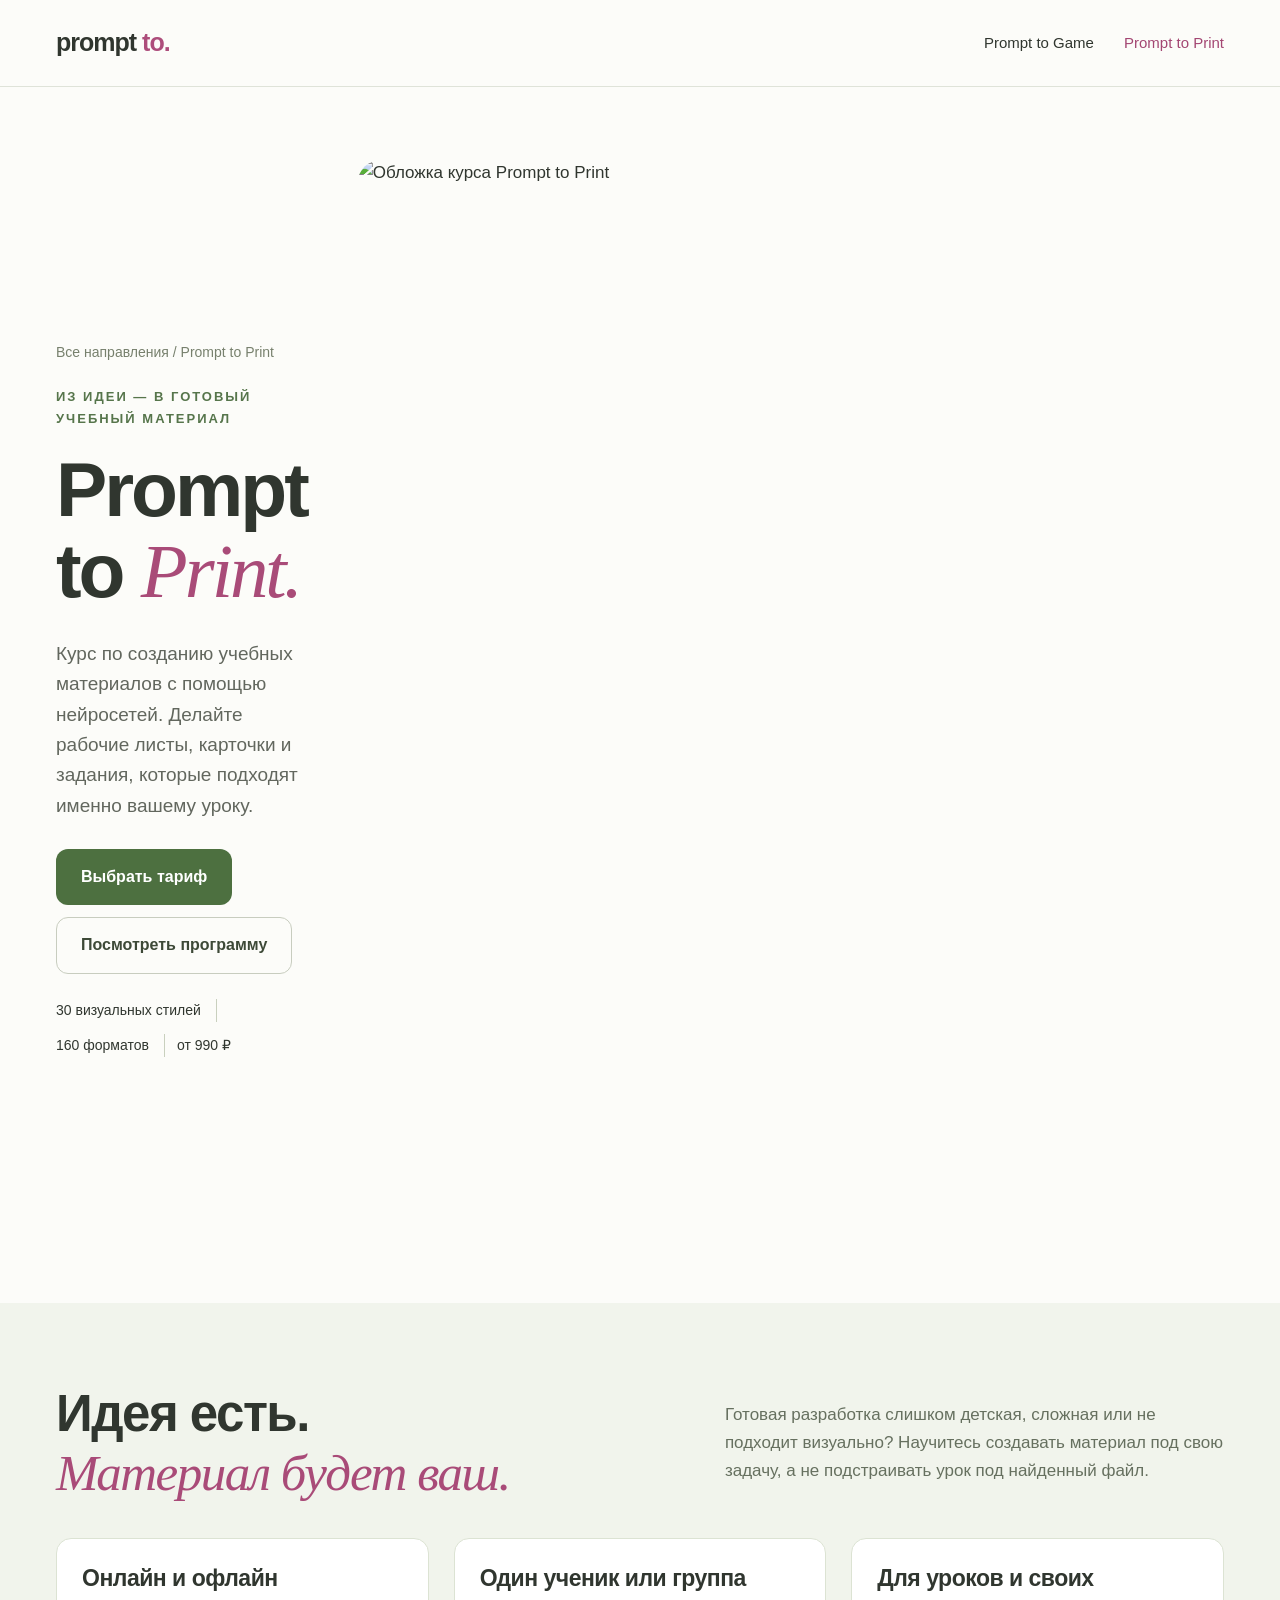
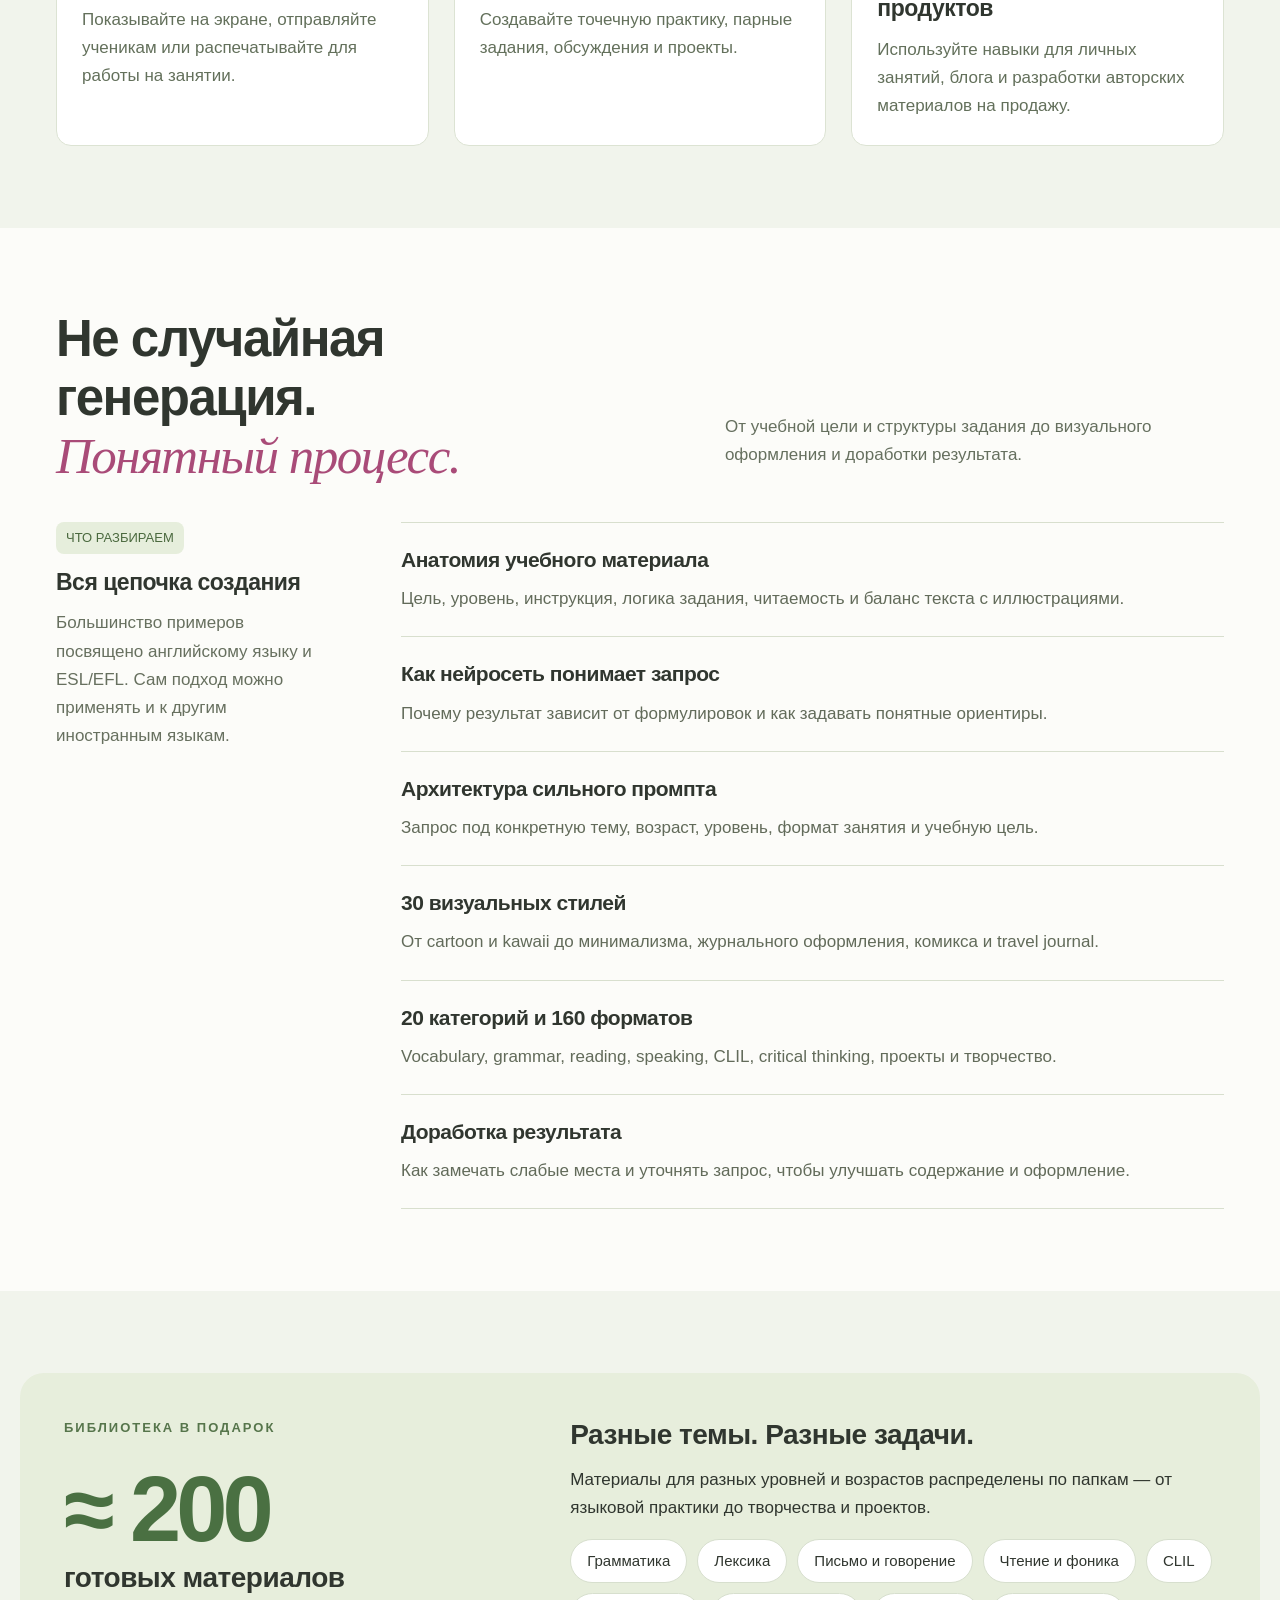
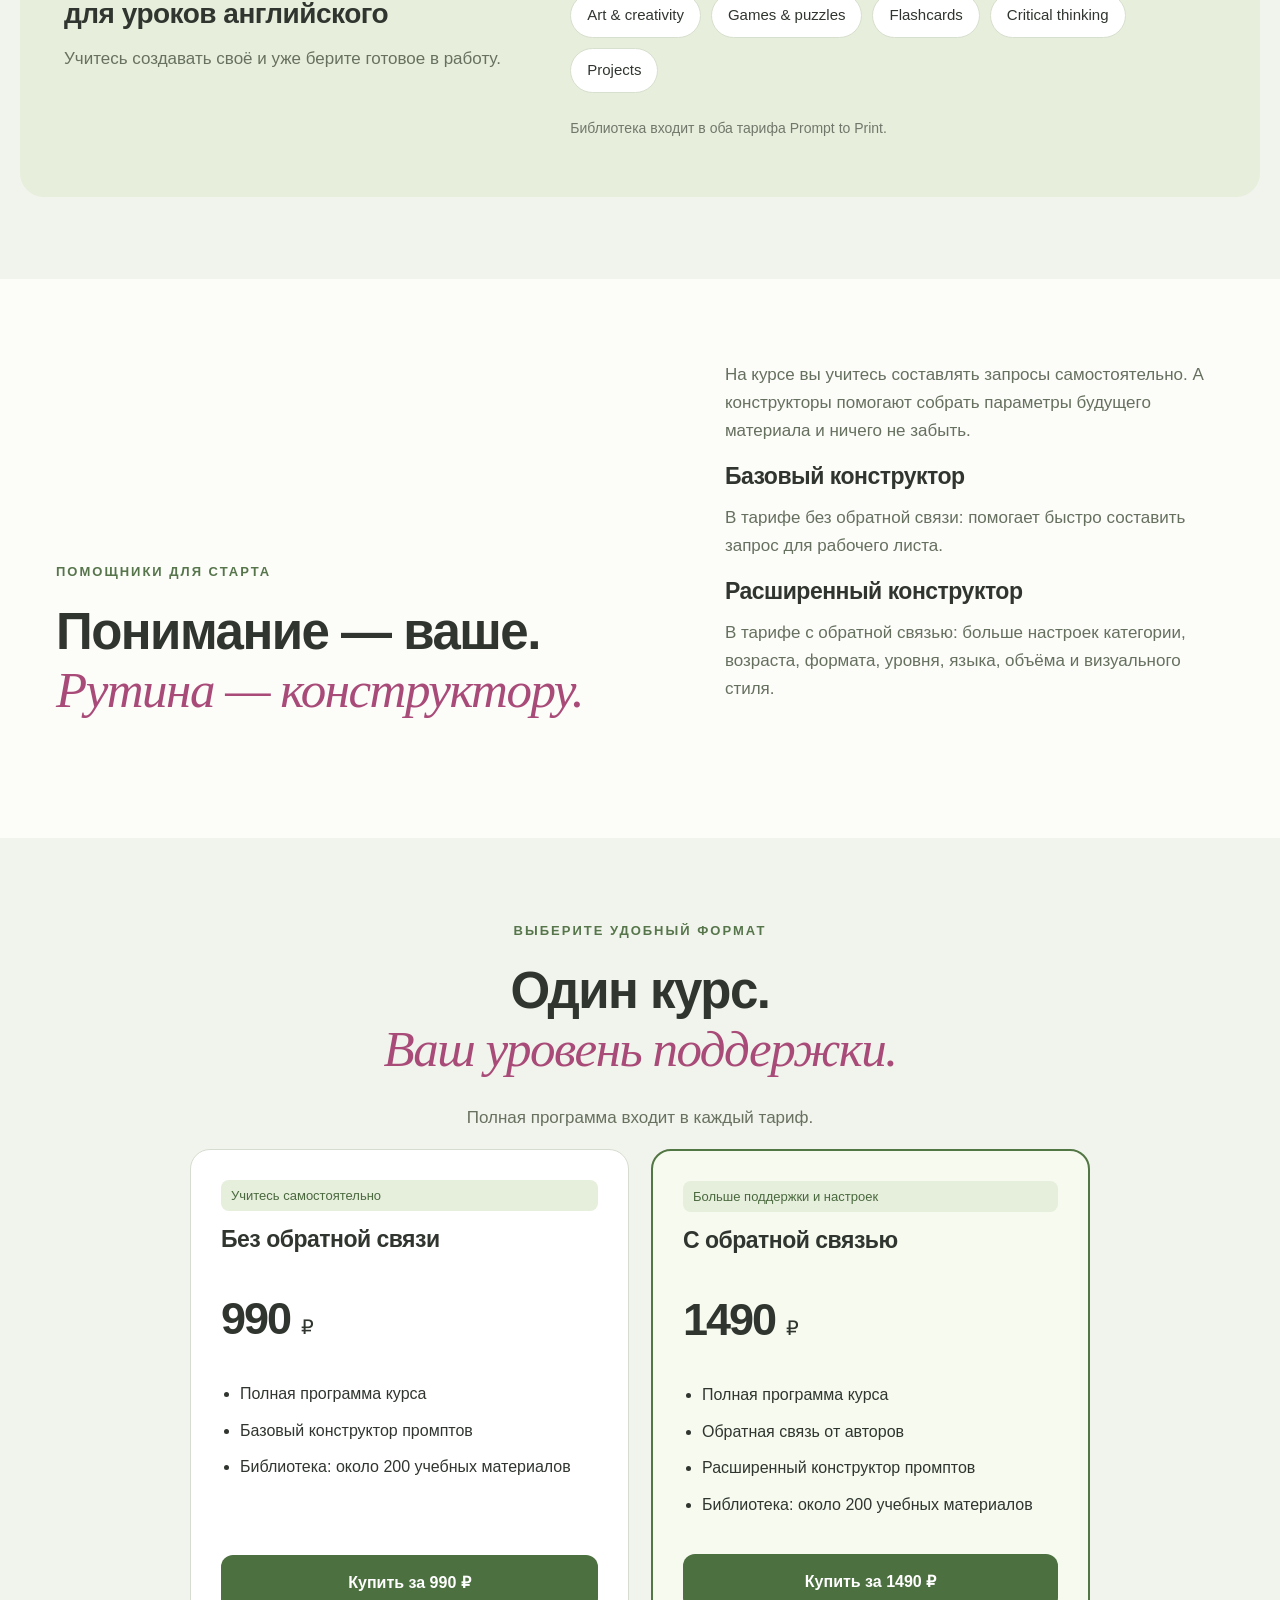
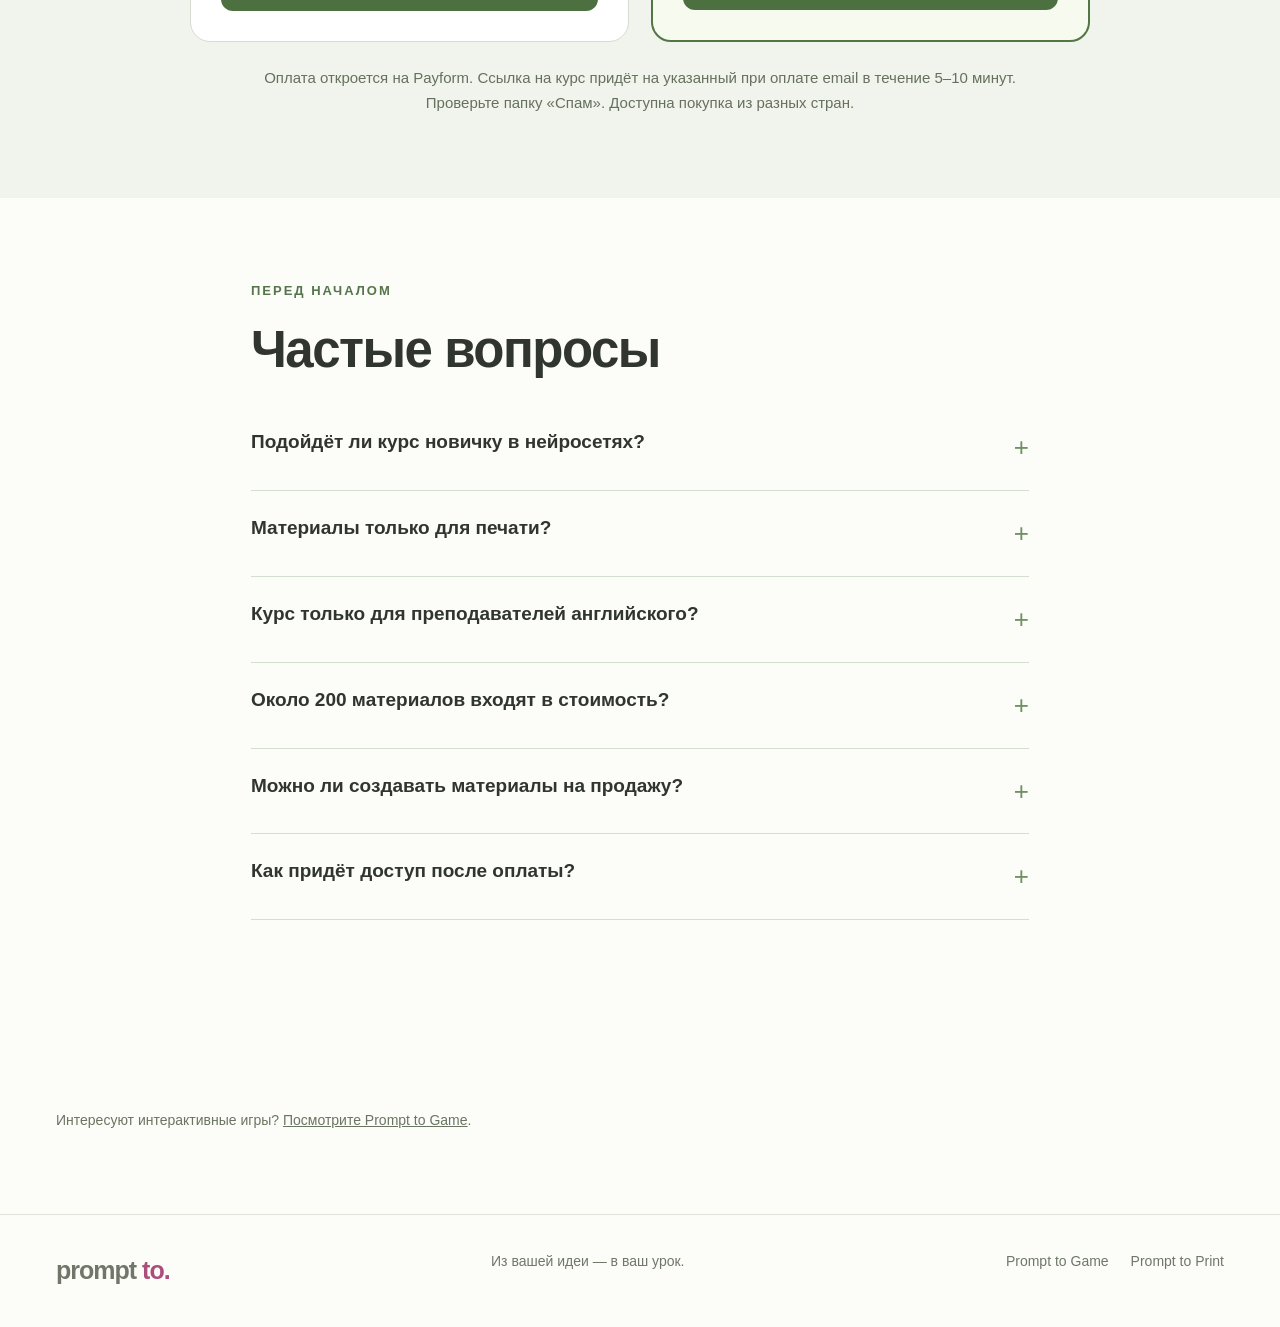
==== print.html @ e3182f49 "Add files via upload" ====
<!doctype html><html lang="ru"><head><meta charset="utf-8"><meta name="viewport" content="width=device-width,initial-scale=1"><title>Prompt to Print — создавайте материалы для уроков</title><meta name="description" content="Курс по созданию учебных материалов с нейросетями: 30 стилей, 160 форматов, конструкторы и около 200 материалов в подарок. От 990 ₽."><meta name="theme-color" content="#fcfcf9"><meta property="og:title" content="Prompt to Print — создавайте материалы для уроков"><meta property="og:description" content="Курс по созданию учебных материалов с нейросетями: 30 стилей, 160 форматов, конструкторы и около 200 материалов в подарок. От 990 ₽."><meta property="og:type" content="website"><link rel="icon" href="assets/icon.svg" type="image/svg+xml"><link rel="stylesheet" href="assets/style.css"><script defer src="assets/site.js"></script></head><body class="print-page"><a class="skip" href="#main">К содержанию</a><header><div class="wrap nav"><a class="logo" href="index.html" aria-label="Prompt to — главная">prompt<i> to.</i></a><button class="mobilemenu" aria-expanded="false" aria-controls="navigation">Меню</button><nav class="navlinks" id="navigation" aria-label="Основная навигация"><a href="game.html">Prompt to Game</a><a href="print.html" aria-current="page">Prompt to Print</a></nav></div></header><main id="main"><section class="hero"><div class="wrap coursehero"><div><div class="crumb"><a href="index.html">Все направления</a> / Prompt to Print</div><div class="eyebrow">Из идеи — в готовый учебный материал</div><h1>Prompt<br>to <em>Print.</em></h1><p class="lead">Курс по созданию учебных материалов с помощью нейросетей. Делайте рабочие листы, карточки и задания, которые подходят именно вашему уроку.</p><div class="actions"><a class="btn" href="#prices">Выбрать тариф</a><a class="btn ghost" href="#program">Посмотреть программу</a></div><div class="stats"><span>30 визуальных стилей</span><span>160 форматов</span><span>от 990 ₽</span></div></div><figure style="margin:0"><img src="assets/print.jpg" width="1920" height="1080" alt="Обложка курса Prompt to Print"></figure></div></section><section class="section soft"><div class="wrap"><div class="sectionhead"><h2>Идея есть.<br><em>Материал будет ваш.</em></h2><p>Готовая разработка слишком детская, сложная или не подходит визуально? Научитесь создавать материал под свою задачу, а не подстраивать урок под найденный файл.</p></div><div class="listgrid"><article><h3>Онлайн и офлайн</h3><p>Показывайте на экране, отправляйте ученикам или распечатывайте для работы на занятии.</p></article><article><h3>Один ученик или группа</h3><p>Создавайте точечную практику, парные задания, обсуждения и проекты.</p></article><article><h3>Для уроков и своих продуктов</h3><p>Используйте навыки для личных занятий, блога и разработки авторских материалов на продажу.</p></article></div></div></section><section class="section" id="program"><div class="wrap"><div class="sectionhead"><h2>Не случайная генерация.<br><em>Понятный процесс.</em></h2><p>От учебной цели и структуры задания до визуального оформления и доработки результата.</p></div><div class="curriculum"><aside class="moduleintro"><span class="pill">ЧТО РАЗБИРАЕМ</span><h3>Вся цепочка создания</h3><p>Большинство примеров посвящено английскому языку и ESL/EFL. Сам подход можно применять и к другим иностранным языкам.</p></aside><div><article class="lesson"><h3>Анатомия учебного материала</h3><p>Цель, уровень, инструкция, логика задания, читаемость и баланс текста с иллюстрациями.</p></article><article class="lesson"><h3>Как нейросеть понимает запрос</h3><p>Почему результат зависит от формулировок и как задавать понятные ориентиры.</p></article><article class="lesson"><h3>Архитектура сильного промпта</h3><p>Запрос под конкретную тему, возраст, уровень, формат занятия и учебную цель.</p></article><article class="lesson"><h3>30 визуальных стилей</h3><p>От cartoon и kawaii до минимализма, журнального оформления, комикса и travel journal.</p></article><article class="lesson"><h3>20 категорий и 160 форматов</h3><p>Vocabulary, grammar, reading, speaking, CLIL, critical thinking, проекты и творчество.</p></article><article class="lesson"><h3>Доработка результата</h3><p>Как замечать слабые места и уточнять запрос, чтобы улучшать содержание и оформление.</p></article></div></div></div></section><section class="section soft"><div class="wrap gift"><div><div class="eyebrow">Библиотека в подарок</div><div class="bigstat">≈ 200</div><h3>готовых материалов<br>для уроков английского</h3><p class="muted">Учитесь создавать своё и уже берите готовое в работу.</p></div><div><h3>Разные темы. Разные задачи.</h3><p>Материалы для разных уровней и возрастов распределены по папкам — от языковой практики до творчества и проектов.</p><div class="chiprow"><span>Грамматика</span><span>Лексика</span><span>Письмо и говорение</span><span>Чтение и фоника</span><span>CLIL</span><span>Art & creativity</span><span>Games & puzzles</span><span>Flashcards</span><span>Critical thinking</span><span>Projects</span></div><p class="caption" style="margin-top:25px">Библиотека входит в оба тарифа Prompt to Print.</p></div></div></section><section class="section"><div class="wrap sectionhead"><div><div class="eyebrow">Помощники для старта</div><h2>Понимание — ваше.<br><em>Рутина — конструктору.</em></h2></div><div><p>На курсе вы учитесь составлять запросы самостоятельно. А конструкторы помогают собрать параметры будущего материала и ничего не забыть.</p><h3>Базовый конструктор</h3><p>В тарифе без обратной связи: помогает быстро составить запрос для рабочего листа.</p><h3>Расширенный конструктор</h3><p>В тарифе с обратной связью: больше настроек категории, возраста, формата, уровня, языка, объёма и визуального стиля.</p></div></div></section><section class="section soft" id="prices"><div class="wrap"><div class="center"><div class="eyebrow">Выберите удобный формат</div><h2>Один курс.<br><em>Ваш уровень поддержки.</em></h2><p class="muted">Полная программа входит в каждый тариф.</p></div><div class="prices two"><article class="pricecard "><span class="pill">Учитесь самостоятельно</span><h3>Без обратной связи</h3><div class="price">990 <span>₽</span></div><ul><li>Полная программа курса</li><li>Базовый конструктор промптов</li><li>Библиотека: около 200 учебных материалов</li></ul><a class="btn" href="https://payform.ru/5bbYBDv/" target="_blank" rel="noopener" aria-label="Купить Prompt to Print, Без обратной связи, 990 рублей">Купить за 990 ₽</a></article><article class="pricecard featured"><span class="pill">Больше поддержки и настроек</span><h3>С обратной связью</h3><div class="price">1490 <span>₽</span></div><ul><li>Полная программа курса</li><li>Обратная связь от авторов</li><li>Расширенный конструктор промптов</li><li>Библиотека: около 200 учебных материалов</li></ul><a class="btn" href="https://payform.ru/45bYBER/" target="_blank" rel="noopener" aria-label="Купить Prompt to Print, С обратной связью, 1490 рублей">Купить за 1490 ₽</a></article></div><p class="paynote">Оплата откроется на Payform. Ссылка на курс придёт на указанный при оплате email в течение 5–10 минут. Проверьте папку «Спам». Доступна покупка из разных стран.</p></div></section><section class="section"><div class="wrap faq"><div class="eyebrow">Перед началом</div><h2>Частые вопросы</h2><details><summary>Подойдёт ли курс новичку в нейросетях?</summary><p>Да. Обучение начинается с понимания учебного материала и структуры запроса. Конструктор помогает начать, но курс также учит составлять промпты самостоятельно.</p></details><details><summary>Материалы только для печати?</summary><p>Нет. Их можно демонстрировать на экране, отправлять ученикам, использовать в домашних заданиях, индивидуальной, парной и групповой работе.</p></details><details><summary>Курс только для преподавателей английского?</summary><p>Большинство примеров и подарочная библиотека посвящены английскому. Принципы создания материалов можно использовать и для других иностранных языков.</p></details><details><summary>Около 200 материалов входят в стоимость?</summary><p>Да, библиотека идёт в подарок к курсу в обоих тарифах. Внутри — грамматика, лексика, чтение, фоника, speaking, writing, CLIL и другие категории.</p></details><details><summary>Можно ли создавать материалы на продажу?</summary><p>Курс помогает освоить создание собственных материалов в том числе для продажи. Это не означает передачу права перепродавать подарочную библиотеку курса.</p></details><details><summary>Как придёт доступ после оплаты?</summary><p>На email, указанный при оплате, в течение 5–10 минут. Проверьте папку «Спам».</p></details></div></section><section class="section"><p class="wrap mini" style="margin-top:25px">Интересуют интерактивные игры? <a style="text-decoration:underline" href="game.html">Посмотрите Prompt to Game</a>.</p></section></main><footer><div class="wrap foot"><a class="logo" href="index.html">prompt<i> to.</i></a><span>Из вашей идеи — в ваш урок.</span><div><a href="game.html">Prompt to Game</a><a href="print.html">Prompt to Print</a></div></div></footer></body></html>
---- assets/style.css ----
@font-face{font-family:Local;src:local("Arial")}*{box-sizing:border-box}html{scroll-behavior:smooth;scroll-padding-top:100px}body{margin:0;color:#30362f;background:#fcfcf9;font:17px/1.65 Local,Arial,sans-serif}a{color:inherit;text-decoration:none}button{font:inherit;cursor:pointer}a:focus-visible,button:focus-visible,summary:focus-visible{outline:3px solid #a34672;outline-offset:5px}img{display:block;max-width:100%;height:auto}.wrap{max-width:1240px;margin:auto;padding:0 36px}header{border-bottom:1px solid #dfe3d9;background:#fcfcf9f5;position:sticky;top:0;z-index:10;backdrop-filter:blur(14px)}.nav{height:86px;display:flex;align-items:center;justify-content:space-between;gap:30px}.logo{font-size:25px;font-weight:800;letter-spacing:-1px}.logo i{font-style:normal;color:#ad4d7b}.navlinks{display:flex;align-items:center;gap:30px;font-size:15px}.navlinks a:hover,.navlinks a[aria-current]{color:#a34672}.navsmall{border:1px solid #cbd5c2;border-radius:30px;padding:9px 18px}.eyebrow{text-transform:uppercase;font-size:13px;letter-spacing:2px;font-weight:700;color:#56754b;margin-bottom:20px}h1,h2,h3,p{margin-top:0}h1{font-size:clamp(44px,5.8vw,80px);line-height:1.06;letter-spacing:-3px;font-weight:750;margin-bottom:26px}h1 em,h2 em{font-family:Georgia,serif;font-weight:400;color:#a94b78}h2{font-size:clamp(33px,4vw,51px);line-height:1.15;letter-spacing:-1.5px;margin-bottom:25px}h3{font-size:23px;line-height:1.3;letter-spacing:-.5px;margin-bottom:12px}.lead{font-size:20px;line-height:1.6;color:#62675e;max-width:650px}.muted{color:#68705f}.hero{padding:72px 0 64px}.homehero{text-align:center;position:relative;background-image:linear-gradient(#e9eadd66 1px,transparent 1px),linear-gradient(90deg,#e9eadd66 1px,transparent 1px);background-size:40px 40px}.homehero .lead{margin:0 auto 26px}.tag{display:inline-block;padding:6px 14px;border:1px solid #cad7bc;border-radius:30px;font-size:14px;background:#f0f5e9}.pathgrid{display:grid;grid-template-columns:1fr 1fr;gap:26px;margin-top:42px;text-align:left}.path{border:1px solid #dfc3d2;border-radius:24px;overflow:hidden;background:#fff}.path.print{border-color:#c9d5bf}.path img{aspect-ratio:16/9;object-fit:contain;transition:transform .4s}.path:hover img{transform:none}.path .art{overflow:hidden}.pathbody{padding:28px 32px 32px}.path h2{font-size:38px;margin-bottom:12px}.path p{color:#66665f;min-height:56px}.pathfoot{display:flex;align-items:center;justify-content:space-between;gap:18px}.pricefrom{font-size:15px;color:#65665d}.btn{display:inline-flex;align-items:center;justify-content:center;padding:14px 24px;border-radius:12px;font-size:16px;font-weight:700;border:1px solid transparent;transition:background .2s,transform .2s;background:#a64b77;color:white;text-align:center}.btn:hover{background:#8d3d63;transform:translateY(-2px)}.green,.print-page .btn{background:#4d7040}.green:hover,.print-page .btn:hover{background:#3e5c33}.ghost{background:transparent!important;border-color:#c8cdbf;color:#3d4937}.ghost:hover{background:#edf1e7!important}.actions{display:flex;gap:12px;flex-wrap:wrap;margin-top:28px}.section{padding:82px 0}.section.soft{background:#f1f4ec}.section.rose{background:#faf0f5}.sectionhead{display:grid;grid-template-columns:1.2fr 1fr;gap:70px;align-items:end;margin-bottom:36px}.sectionhead p{color:#66705f}.sectionhead h2{margin-bottom:0}.steps{display:grid;grid-template-columns:repeat(3,1fr);gap:40px}.steps article{border-top:2px solid #bbc9ad;padding-top:24px}.steps p{color:#616b5a}.pill{display:inline-block;background:#f0e0e9;color:#8b4365;border-radius:8px;padding:5px 10px;font-size:13px;margin-bottom:14px}.print-page .pill{background:#e6eedc;color:#4a693e}.coursehero{display:grid;grid-template-columns:1fr 1.05fr;gap:50px;align-items:center}.coursehero h1{font-size:clamp(50px,6vw,82px)}.coursehero img{border-radius:26px}.coursehero .lead{font-size:19px}.crumb{font-size:14px;color:#77806d;margin-bottom:22px}.stats{display:flex;flex-wrap:wrap;gap:12px;margin-top:25px}.stats span{font-size:14px;padding-right:15px;border-right:1px solid #c9d0be}.stats span:last-child{border:0}.listgrid{display:grid;grid-template-columns:repeat(3,1fr);gap:25px}.listgrid article{padding:25px;border:1px solid #dce3d3;border-radius:15px;background:white}.listgrid p{margin:0;color:#63705b}.curriculum{display:grid;grid-template-columns:280px 1fr;gap:65px}.modulelabel{color:#a64b77;font-size:15px;font-weight:700;margin:6px 0 10px}.moduleintro p{color:#67705f}.lesson{padding:23px 0;border-bottom:1px solid #d8dfce}.lesson:first-child{border-top:1px solid #d8dfce}.lesson h3{font-size:21px}.lesson p{margin:0;color:#626b5a}.gamelist{display:flex;flex-wrap:wrap;gap:7px;margin-top:14px}.gamelist span{font-size:14px;background:#f5e5ef;border-radius:7px;padding:5px 10px}.gift{border-radius:24px;padding:44px;background:#e7eedc;display:grid;grid-template-columns:1fr 1.4fr;gap:45px}.gift.rosy{background:#f6e1ed}.bigstat{font-size:92px;letter-spacing:-5px;line-height:1.1;color:#4a7042;font-weight:750}.gift ul{margin:10px 0 0;padding-left:20px}.gift li{padding:5px 0}.gift h3{font-size:28px}.prices{display:grid;grid-template-columns:repeat(3,1fr);gap:22px}.prices.two{grid-template-columns:1fr 1fr;max-width:900px;margin:auto}.pricecard{display:flex;flex-direction:column;padding:30px;border:1px solid #d6dccf;border-radius:20px;background:white}.pricecard.featured{border:2px solid #a64b77;background:#fff8fc}.print-page .pricecard.featured{border-color:#537645;background:#f6faef}.price{font-size:45px;font-weight:700;letter-spacing:-2px;margin:15px 0}.price span{font-size:20px;font-weight:400}.pricecard ul{padding-left:19px;flex:1;margin:0 0 26px}.pricecard li{margin:10px 0;font-size:16px}.pricecard .btn{width:100%}.caption{font-size:14px;color:#71786b;line-height:1.5}.center{text-align:center}.faq{max-width:850px;margin:auto}details{border-bottom:1px solid #d5ddcc;padding:21px 0}summary{cursor:pointer;font-weight:700;font-size:19px;display:flex;justify-content:space-between;gap:25px;list-style:none}summary::-webkit-details-marker{display:none}summary:after{content:'+';font-size:26px;font-weight:400;color:#729161}details[open] summary:after{content:'−'}details p{color:#64705c;margin:16px 35px 0 0}.closing{border:1px solid #d4dccb;border-radius:22px;padding:44px;display:flex;align-items:center;justify-content:space-between;gap:35px}.closing h2{font-size:34px;margin-bottom:12px}.closing p{margin:0;color:#68735f}footer{border-top:1px solid #dfe3d9;padding:35px 0}.foot{display:flex;justify-content:space-between;gap:30px;font-size:14px;color:#6f7768}.foot div{display:flex;gap:22px}.demo{display:grid;grid-template-columns:1fr 1fr;gap:40px;align-items:center}.demo h3{font-size:30px}.demo aside{border:1px solid #d9dfd0;border-radius:20px;padding:34px;background:white}.sampleq{font-size:25px;font-weight:600;line-height:1.4;margin:20px 0}.sampleopts{display:flex;gap:10px}.sampleopts button{padding:12px 24px;border:1px solid #c5d1b8;border-radius:9px;background:#f3f7ed;color:#3e5836}.sampleopts button:hover{background:#e1ebd5}.feedback{min-height:55px;margin-top:18px;font-size:16px;color:#477138}.sampleopts button[aria-pressed=true]{background:#4d7040;color:white}.chiprow{display:flex;flex-wrap:wrap;gap:10px}.chiprow span{padding:9px 16px;background:white;border:1px solid #d7dfce;border-radius:30px;font-size:15px}.skip{position:absolute;left:15px;top:-100px;background:white;padding:10px;z-index:20}.skip:focus{top:10px}.mobilemenu{display:none}.paynote{max-width:760px;margin:24px auto 0;text-align:center;font-size:15px;color:#66705e}.mini{font-size:14px;color:#6a7561}@media(max-width:900px){.wrap{padding:0 22px}.navlinks{gap:16px;font-size:14px}.coursehero{gap:25px}.coursehero h1{font-size:56px}.sectionhead{gap:25px}.prices{grid-template-columns:1fr}.pricecard{max-width:650px;width:100%;margin:auto}.curriculum{grid-template-columns:220px 1fr;gap:30px}.gift{gap:25px;padding:30px}}@media(max-width:650px){h1{font-size:45px;letter-spacing:-2px}.hero{padding:40px 0}.nav{height:74px;gap:15px}.logo{font-size:23px}.mobilemenu{display:block;background:transparent;border:1px solid #d3dbc8;border-radius:9px;padding:8px 12px;font-size:14px}.navlinks{display:none;position:absolute;top:74px;left:0;right:0;background:#fcfcf9;border-bottom:1px solid #d3dbc8;padding:22px;flex-direction:column;align-items:stretch}.navlinks.open{display:flex}.pathgrid,.coursehero,.sectionhead,.steps,.listgrid,.curriculum,.gift,.demo,.prices.two{grid-template-columns:1fr}.pathgrid{gap:22px;margin-top:30px}.pathbody{padding:24px}.path h2{font-size:32px}.path p{min-height:0}.pathfoot{align-items:flex-start;flex-direction:column}.pathfoot .btn{width:100%}.section{padding:52px 0}.sectionhead{gap:12px}.steps{gap:22px}.coursehero{gap:32px}.coursehero h1{font-size:58px}.coursehero .lead{font-size:18px}.coursehero img{height:auto;width:100%;object-fit:contain}.curriculum{gap:20px}.gift{gap:18px}.bigstat{font-size:75px}.closing{padding:28px;flex-direction:column;align-items:flex-start}.foot,.foot div{flex-direction:column;gap:14px}.stats{gap:8px}.demo aside{padding:25px}.lead{font-size:18px}.prices.two{gap:20px}}@media(prefers-reduced-motion:reduce){html{scroll-behavior:auto}*{transition:none!important}}
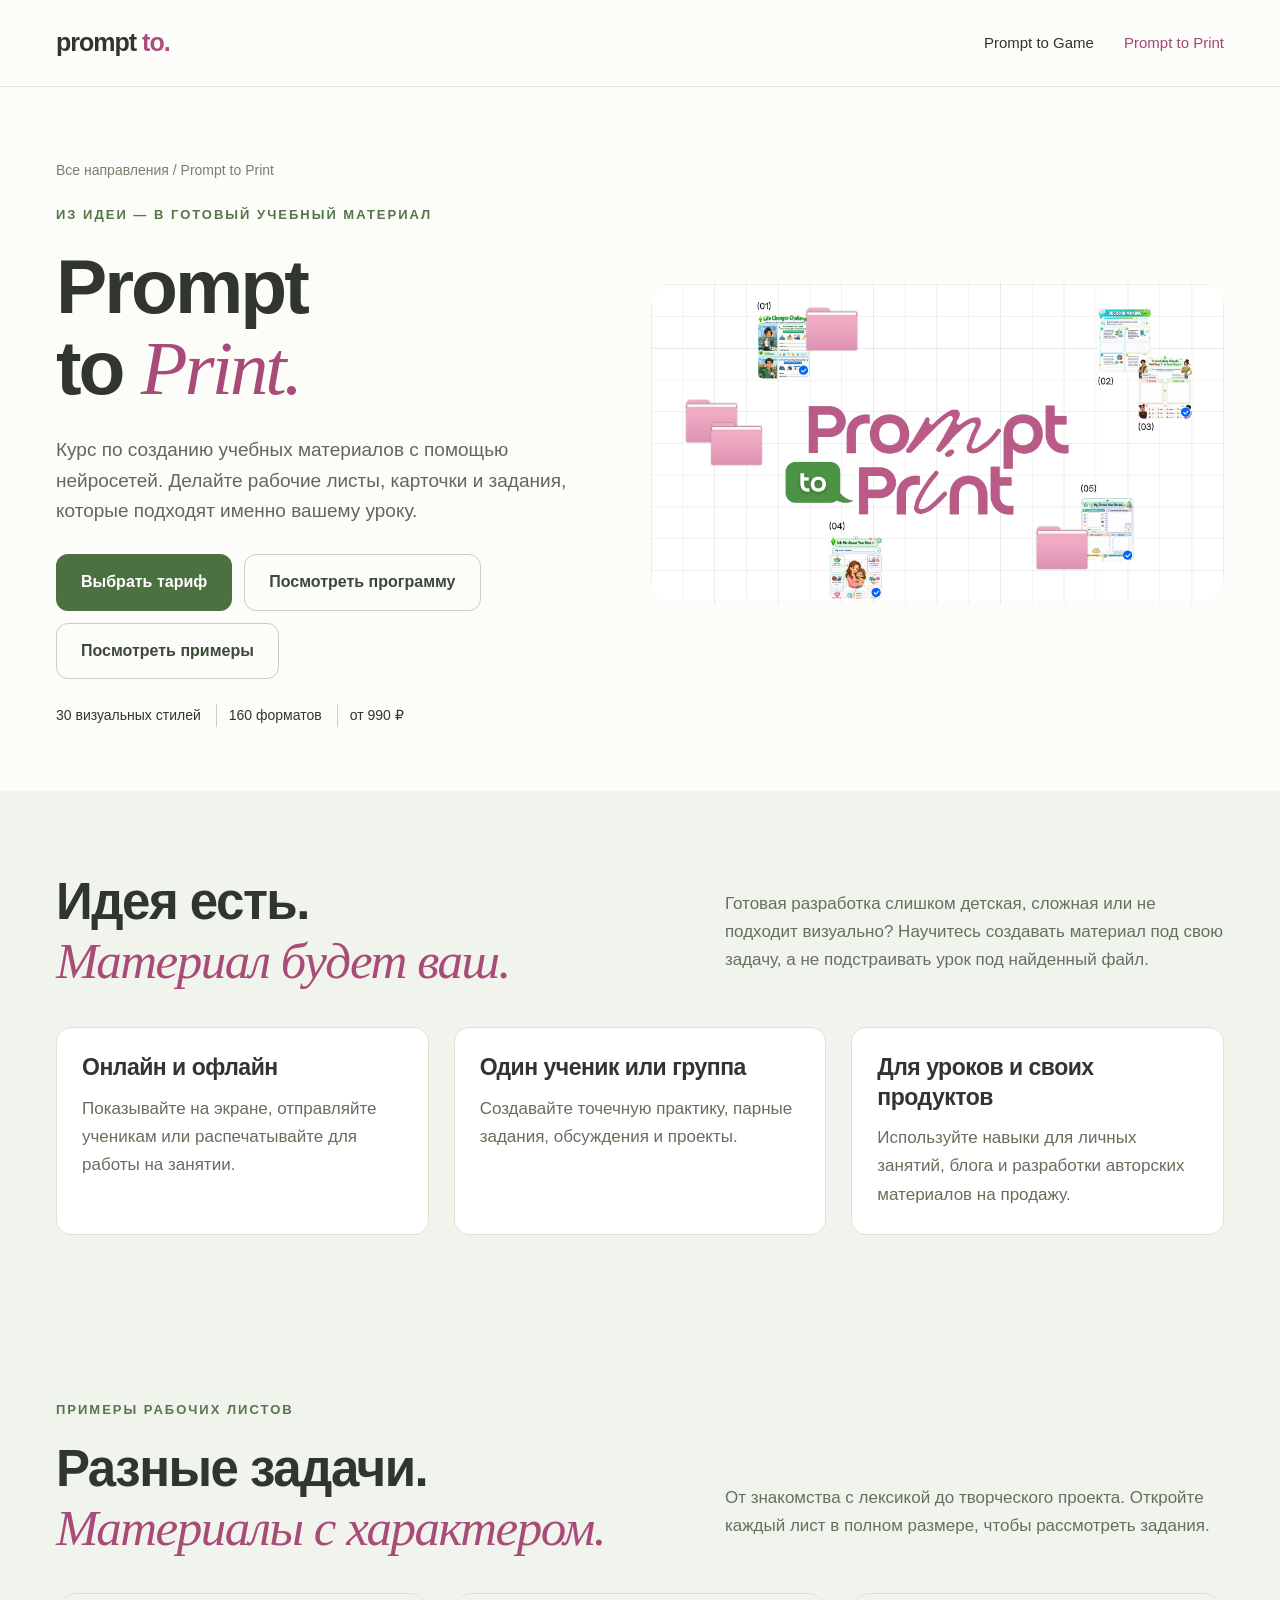
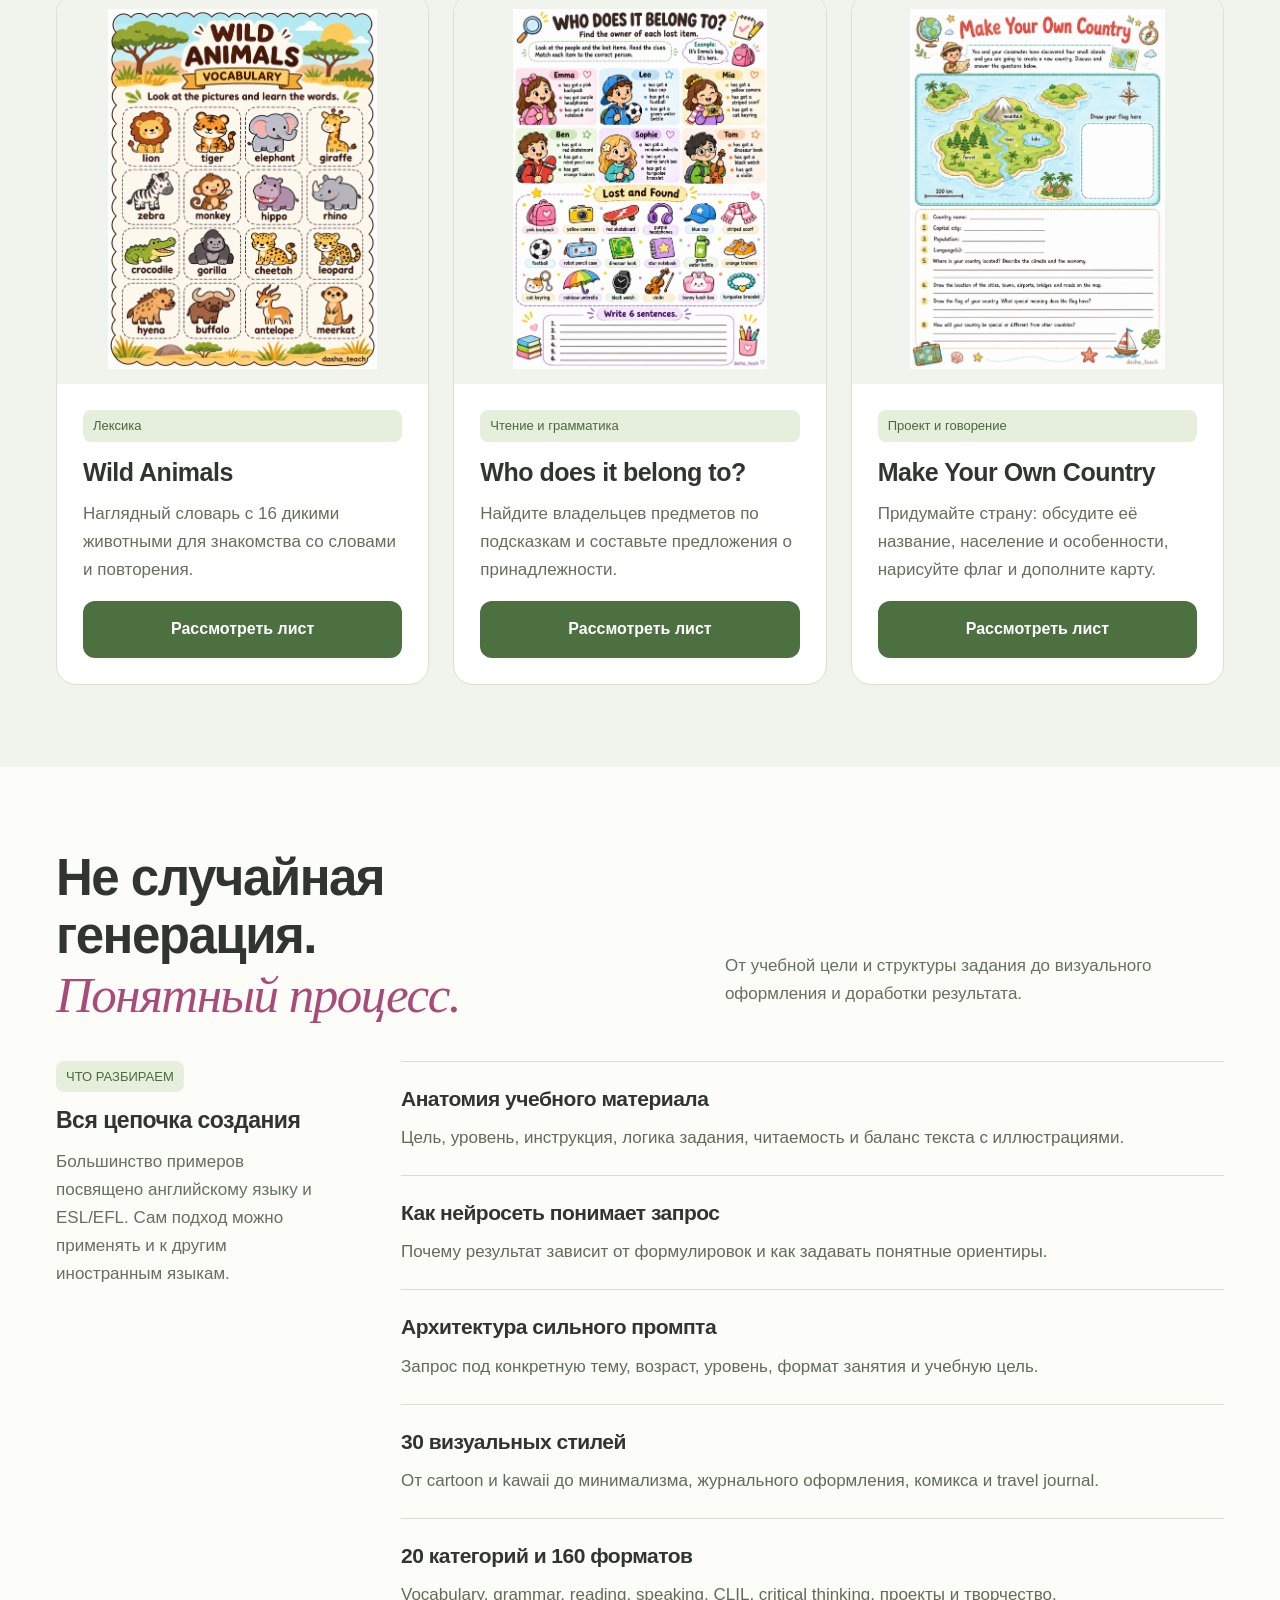
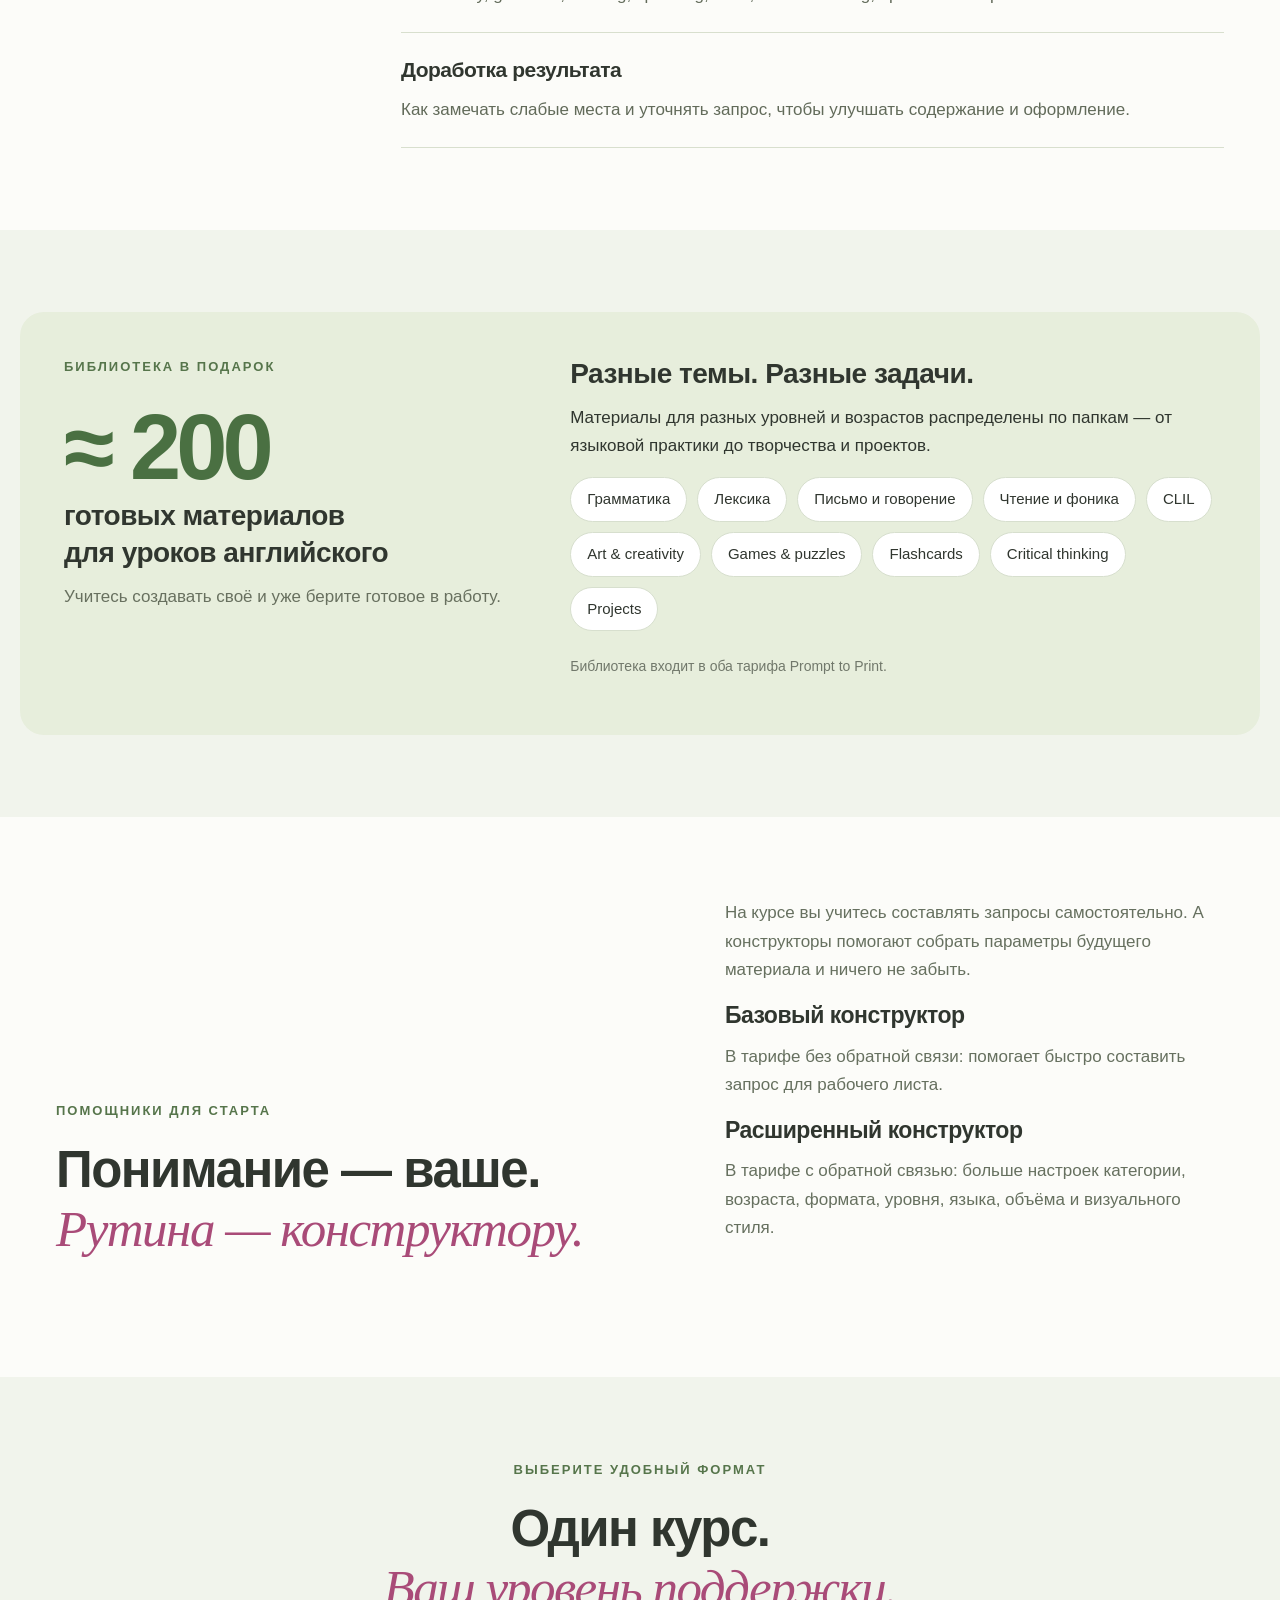
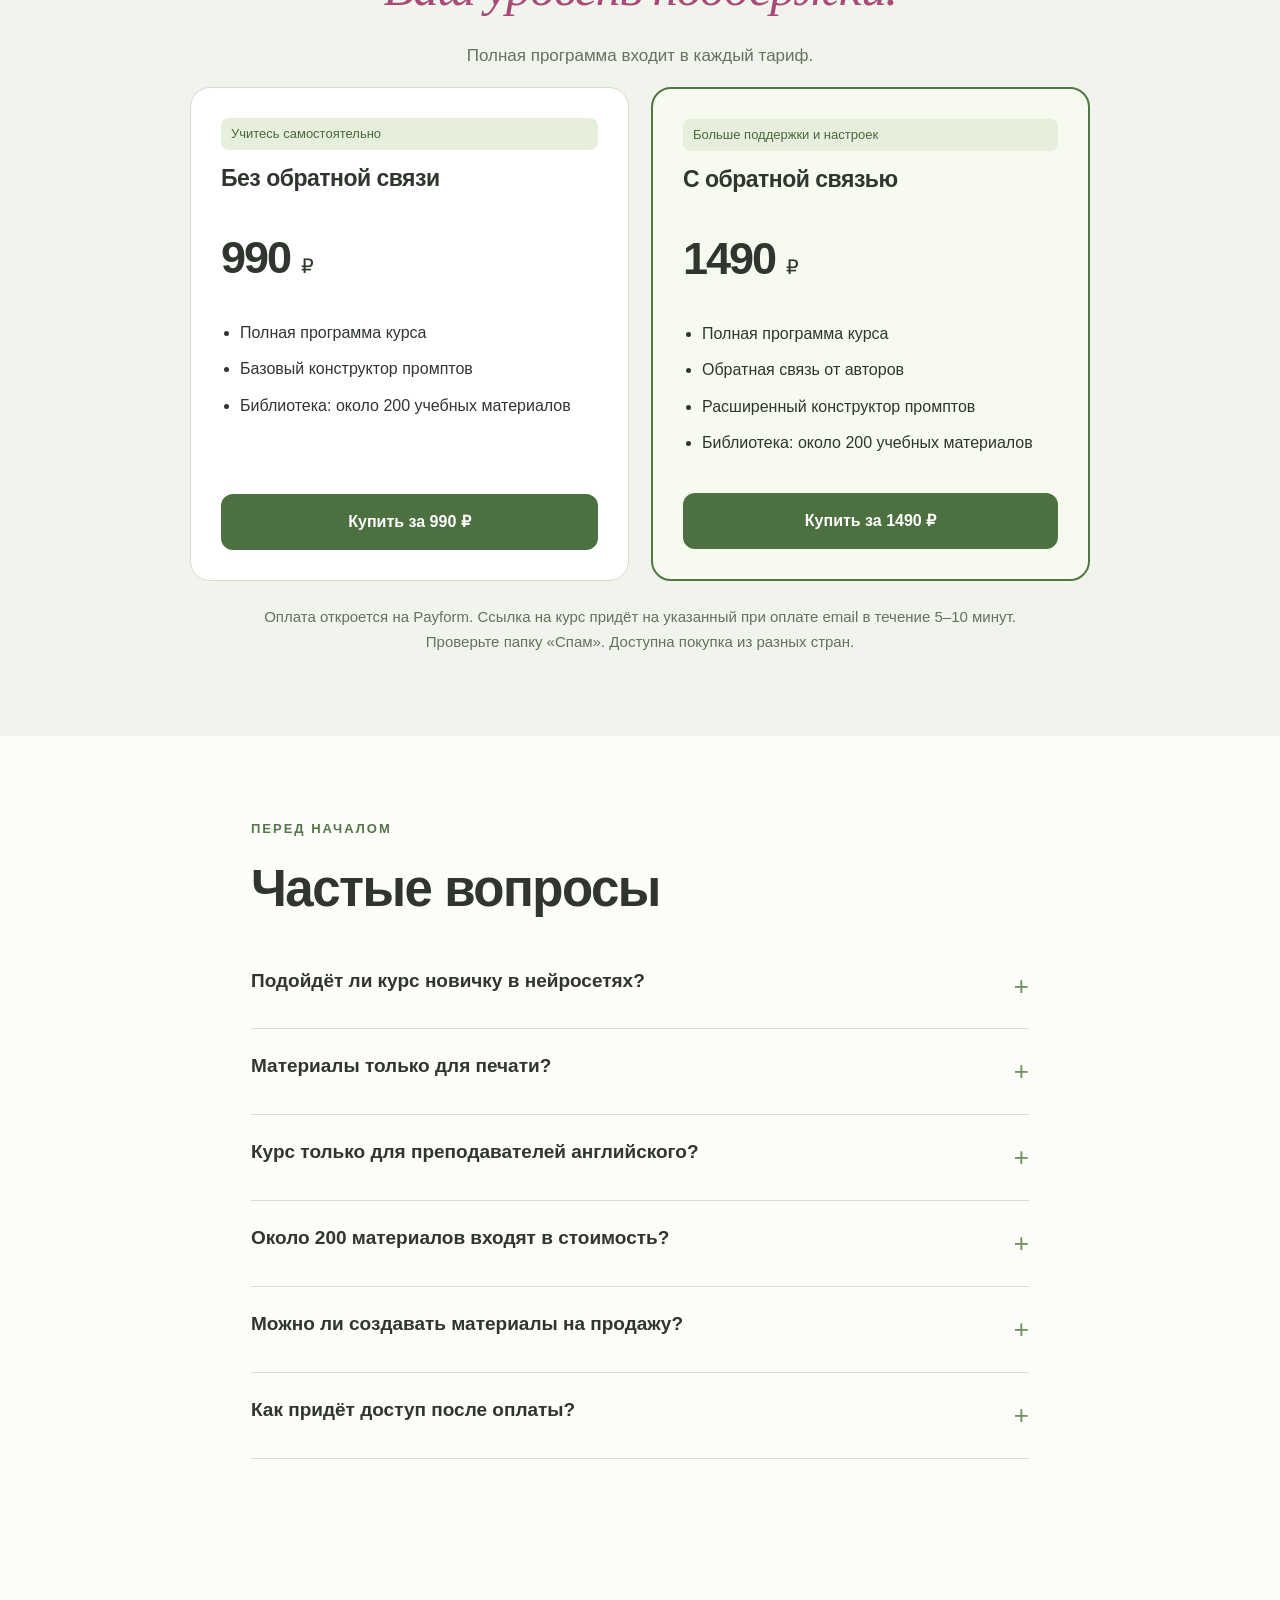
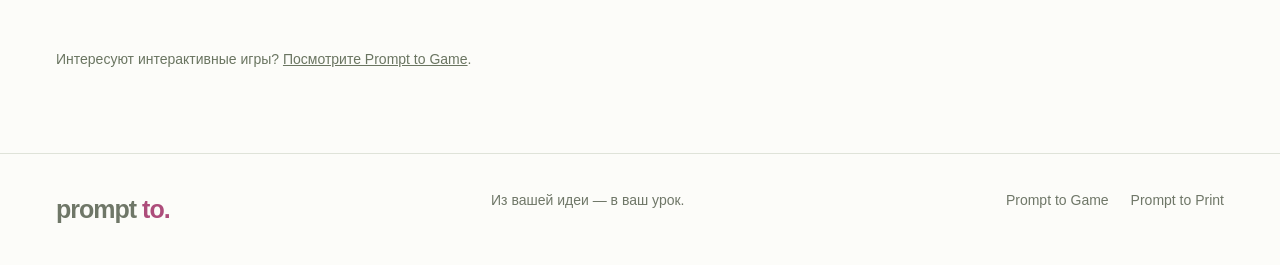
==== commit 9afe32df: "Add files via upload" ====
--- a/print.html
+++ b/print.html
@@ -1 +1 @@
-<!doctype html><html lang="ru"><head><meta charset="utf-8"><meta name="viewport" content="width=device-width,initial-scale=1"><title>Prompt to Print — создавайте материалы для уроков</title><meta name="description" content="Курс по созданию учебных материалов с нейросетями: 30 стилей, 160 форматов, конструкторы и около 200 материалов в подарок. От 990 ₽."><meta name="theme-color" content="#fcfcf9"><meta property="og:title" content="Prompt to Print — создавайте материалы для уроков"><meta property="og:description" content="Курс по созданию учебных материалов с нейросетями: 30 стилей, 160 форматов, конструкторы и около 200 материалов в подарок. От 990 ₽."><meta property="og:type" content="website"><link rel="icon" href="assets/icon.svg" type="image/svg+xml"><link rel="stylesheet" href="assets/style.css"><script defer src="assets/site.js"></script></head><body class="print-page"><a class="skip" href="#main">К содержанию</a><header><div class="wrap nav"><a class="logo" href="index.html" aria-label="Prompt to — главная">prompt<i> to.</i></a><button class="mobilemenu" aria-expanded="false" aria-controls="navigation">Меню</button><nav class="navlinks" id="navigation" aria-label="Основная навигация"><a href="game.html">Prompt to Game</a><a href="print.html" aria-current="page">Prompt to Print</a></nav></div></header><main id="main"><section class="hero"><div class="wrap coursehero"><div><div class="crumb"><a href="index.html">Все направления</a> / Prompt to Print</div><div class="eyebrow">Из идеи — в готовый учебный материал</div><h1>Prompt<br>to <em>Print.</em></h1><p class="lead">Курс по созданию учебных материалов с помощью нейросетей. Делайте рабочие листы, карточки и задания, которые подходят именно вашему уроку.</p><div class="actions"><a class="btn" href="#prices">Выбрать тариф</a><a class="btn ghost" href="#program">Посмотреть программу</a></div><div class="stats"><span>30 визуальных стилей</span><span>160 форматов</span><span>от 990 ₽</span></div></div><figure style="margin:0"><img src="assets/print.jpg" width="1920" height="1080" alt="Обложка курса Prompt to Print"></figure></div></section><section class="section soft"><div class="wrap"><div class="sectionhead"><h2>Идея есть.<br><em>Материал будет ваш.</em></h2><p>Готовая разработка слишком детская, сложная или не подходит визуально? Научитесь создавать материал под свою задачу, а не подстраивать урок под найденный файл.</p></div><div class="listgrid"><article><h3>Онлайн и офлайн</h3><p>Показывайте на экране, отправляйте ученикам или распечатывайте для работы на занятии.</p></article><article><h3>Один ученик или группа</h3><p>Создавайте точечную практику, парные задания, обсуждения и проекты.</p></article><article><h3>Для уроков и своих продуктов</h3><p>Используйте навыки для личных занятий, блога и разработки авторских материалов на продажу.</p></article></div></div></section><section class="section" id="program"><div class="wrap"><div class="sectionhead"><h2>Не случайная генерация.<br><em>Понятный процесс.</em></h2><p>От учебной цели и структуры задания до визуального оформления и доработки результата.</p></div><div class="curriculum"><aside class="moduleintro"><span class="pill">ЧТО РАЗБИРАЕМ</span><h3>Вся цепочка создания</h3><p>Большинство примеров посвящено английскому языку и ESL/EFL. Сам подход можно применять и к другим иностранным языкам.</p></aside><div><article class="lesson"><h3>Анатомия учебного материала</h3><p>Цель, уровень, инструкция, логика задания, читаемость и баланс текста с иллюстрациями.</p></article><article class="lesson"><h3>Как нейросеть понимает запрос</h3><p>Почему результат зависит от формулировок и как задавать понятные ориентиры.</p></article><article class="lesson"><h3>Архитектура сильного промпта</h3><p>Запрос под конкретную тему, возраст, уровень, формат занятия и учебную цель.</p></article><article class="lesson"><h3>30 визуальных стилей</h3><p>От cartoon и kawaii до минимализма, журнального оформления, комикса и travel journal.</p></article><article class="lesson"><h3>20 категорий и 160 форматов</h3><p>Vocabulary, grammar, reading, speaking, CLIL, critical thinking, проекты и творчество.</p></article><article class="lesson"><h3>Доработка результата</h3><p>Как замечать слабые места и уточнять запрос, чтобы улучшать содержание и оформление.</p></article></div></div></div></section><section class="section soft"><div class="wrap gift"><div><div class="eyebrow">Библиотека в подарок</div><div class="bigstat">≈ 200</div><h3>готовых материалов<br>для уроков английского</h3><p class="muted">Учитесь создавать своё и уже берите готовое в работу.</p></div><div><h3>Разные темы. Разные задачи.</h3><p>Материалы для разных уровней и возрастов распределены по папкам — от языковой практики до творчества и проектов.</p><div class="chiprow"><span>Грамматика</span><span>Лексика</span><span>Письмо и говорение</span><span>Чтение и фоника</span><span>CLIL</span><span>Art & creativity</span><span>Games & puzzles</span><span>Flashcards</span><span>Critical thinking</span><span>Projects</span></div><p class="caption" style="margin-top:25px">Библиотека входит в оба тарифа Prompt to Print.</p></div></div></section><section class="section"><div class="wrap sectionhead"><div><div class="eyebrow">Помощники для старта</div><h2>Понимание — ваше.<br><em>Рутина — конструктору.</em></h2></div><div><p>На курсе вы учитесь составлять запросы самостоятельно. А конструкторы помогают собрать параметры будущего материала и ничего не забыть.</p><h3>Базовый конструктор</h3><p>В тарифе без обратной связи: помогает быстро составить запрос для рабочего листа.</p><h3>Расширенный конструктор</h3><p>В тарифе с обратной связью: больше настроек категории, возраста, формата, уровня, языка, объёма и визуального стиля.</p></div></div></section><section class="section soft" id="prices"><div class="wrap"><div class="center"><div class="eyebrow">Выберите удобный формат</div><h2>Один курс.<br><em>Ваш уровень поддержки.</em></h2><p class="muted">Полная программа входит в каждый тариф.</p></div><div class="prices two"><article class="pricecard "><span class="pill">Учитесь самостоятельно</span><h3>Без обратной связи</h3><div class="price">990 <span>₽</span></div><ul><li>Полная программа курса</li><li>Базовый конструктор промптов</li><li>Библиотека: около 200 учебных материалов</li></ul><a class="btn" href="https://payform.ru/5bbYBDv/" target="_blank" rel="noopener" aria-label="Купить Prompt to Print, Без обратной связи, 990 рублей">Купить за 990 ₽</a></article><article class="pricecard featured"><span class="pill">Больше поддержки и настроек</span><h3>С обратной связью</h3><div class="price">1490 <span>₽</span></div><ul><li>Полная программа курса</li><li>Обратная связь от авторов</li><li>Расширенный конструктор промптов</li><li>Библиотека: около 200 учебных материалов</li></ul><a class="btn" href="https://payform.ru/45bYBER/" target="_blank" rel="noopener" aria-label="Купить Prompt to Print, С обратной связью, 1490 рублей">Купить за 1490 ₽</a></article></div><p class="paynote">Оплата откроется на Payform. Ссылка на курс придёт на указанный при оплате email в течение 5–10 минут. Проверьте папку «Спам». Доступна покупка из разных стран.</p></div></section><section class="section"><div class="wrap faq"><div class="eyebrow">Перед началом</div><h2>Частые вопросы</h2><details><summary>Подойдёт ли курс новичку в нейросетях?</summary><p>Да. Обучение начинается с понимания учебного материала и структуры запроса. Конструктор помогает начать, но курс также учит составлять промпты самостоятельно.</p></details><details><summary>Материалы только для печати?</summary><p>Нет. Их можно демонстрировать на экране, отправлять ученикам, использовать в домашних заданиях, индивидуальной, парной и групповой работе.</p></details><details><summary>Курс только для преподавателей английского?</summary><p>Большинство примеров и подарочная библиотека посвящены английскому. Принципы создания материалов можно использовать и для других иностранных языков.</p></details><details><summary>Около 200 материалов входят в стоимость?</summary><p>Да, библиотека идёт в подарок к курсу в обоих тарифах. Внутри — грамматика, лексика, чтение, фоника, speaking, writing, CLIL и другие категории.</p></details><details><summary>Можно ли создавать материалы на продажу?</summary><p>Курс помогает освоить создание собственных материалов в том числе для продажи. Это не означает передачу права перепродавать подарочную библиотеку курса.</p></details><details><summary>Как придёт доступ после оплаты?</summary><p>На email, указанный при оплате, в течение 5–10 минут. Проверьте папку «Спам».</p></details></div></section><section class="section"><p class="wrap mini" style="margin-top:25px">Интересуют интерактивные игры? <a style="text-decoration:underline" href="game.html">Посмотрите Prompt to Game</a>.</p></section></main><footer><div class="wrap foot"><a class="logo" href="index.html">prompt<i> to.</i></a><span>Из вашей идеи — в ваш урок.</span><div><a href="game.html">Prompt to Game</a><a href="print.html">Prompt to Print</a></div></div></footer></body></html>+<!doctype html><html lang="ru"><head><meta charset="utf-8"><meta name="viewport" content="width=device-width,initial-scale=1"><title>Prompt to Print — создавайте материалы для уроков</title><meta name="description" content="Курс по созданию учебных материалов с нейросетями: 30 стилей, 160 форматов, конструкторы и около 200 материалов в подарок. От 990 ₽."><meta name="theme-color" content="#fcfcf9"><meta property="og:title" content="Prompt to Print — создавайте материалы для уроков"><meta property="og:description" content="Курс по созданию учебных материалов с нейросетями: 30 стилей, 160 форматов, конструкторы и около 200 материалов в подарок. От 990 ₽."><meta property="og:type" content="website"><link rel="icon" href="assets/icon.svg" type="image/svg+xml"><link rel="stylesheet" href="assets/style.css"><script defer src="assets/site.js"></script></head><body class="print-page"><a class="skip" href="#main">К содержанию</a><header><div class="wrap nav"><a class="logo" href="index.html" aria-label="Prompt to — главная">prompt<i> to.</i></a><button class="mobilemenu" aria-expanded="false" aria-controls="navigation">Меню</button><nav class="navlinks" id="navigation" aria-label="Основная навигация"><a href="game.html">Prompt to Game</a><a href="print.html" aria-current="page">Prompt to Print</a></nav></div></header><main id="main"><section class="hero"><div class="wrap coursehero"><div><div class="crumb"><a href="index.html">Все направления</a> / Prompt to Print</div><div class="eyebrow">Из идеи — в готовый учебный материал</div><h1>Prompt<br>to <em>Print.</em></h1><p class="lead">Курс по созданию учебных материалов с помощью нейросетей. Делайте рабочие листы, карточки и задания, которые подходят именно вашему уроку.</p><div class="actions"><a class="btn" href="#prices">Выбрать тариф</a><a class="btn ghost" href="#program">Посмотреть программу</a><a class="btn ghost" href="#examples">Посмотреть примеры</a></div><div class="stats"><span>30 визуальных стилей</span><span>160 форматов</span><span>от 990 ₽</span></div></div><figure style="margin:0"><img src="assets/print.jpg" width="1920" height="1080" alt="Обложка курса Prompt to Print"></figure></div></section><section class="section soft"><div class="wrap"><div class="sectionhead"><h2>Идея есть.<br><em>Материал будет ваш.</em></h2><p>Готовая разработка слишком детская, сложная или не подходит визуально? Научитесь создавать материал под свою задачу, а не подстраивать урок под найденный файл.</p></div><div class="listgrid"><article><h3>Онлайн и офлайн</h3><p>Показывайте на экране, отправляйте ученикам или распечатывайте для работы на занятии.</p></article><article><h3>Один ученик или группа</h3><p>Создавайте точечную практику, парные задания, обсуждения и проекты.</p></article><article><h3>Для уроков и своих продуктов</h3><p>Используйте навыки для личных занятий, блога и разработки авторских материалов на продажу.</p></article></div></div></section><section class="section soft" id="examples"><div class="wrap"><div class="sectionhead"><div><div class="eyebrow">Примеры рабочих листов</div><h2>Разные задачи.<br><em>Материалы с характером.</em></h2></div><p>От знакомства с лексикой до творческого проекта. Откройте каждый лист в полном размере, чтобы рассмотреть задания.</p></div><div class="examples-grid"><article class="example-card"><a class="sheet-preview" href="assets/worksheet-animals.jpg" target="_blank" rel="noopener" aria-label="Рассмотреть Wild Animals в полном размере"><img src="assets/worksheet-animals.jpg" alt="Рабочий лист Wild Animals" loading="lazy"></a><div class="example-body"><span class="pill">Лексика</span><h3>Wild Animals</h3><p>Наглядный словарь с 16 дикими животными для знакомства со словами и повторения.</p><a class="btn" href="assets/worksheet-animals.jpg" target="_blank" rel="noopener" aria-label="Открыть Wild Animals в полном размере">Рассмотреть лист</a></div></article><article class="example-card"><a class="sheet-preview" href="assets/worksheet-belongings.jpg" target="_blank" rel="noopener" aria-label="Рассмотреть Who does it belong to? в полном размере"><img src="assets/worksheet-belongings.jpg" alt="Рабочий лист Who does it belong to?" loading="lazy"></a><div class="example-body"><span class="pill">Чтение и грамматика</span><h3>Who does it belong to?</h3><p>Найдите владельцев предметов по подсказкам и составьте предложения о принадлежности.</p><a class="btn" href="assets/worksheet-belongings.jpg" target="_blank" rel="noopener" aria-label="Открыть Who does it belong to? в полном размере">Рассмотреть лист</a></div></article><article class="example-card"><a class="sheet-preview" href="assets/worksheet-country.jpg" target="_blank" rel="noopener" aria-label="Рассмотреть Make Your Own Country в полном размере"><img src="assets/worksheet-country.jpg" alt="Рабочий лист Make Your Own Country" loading="lazy"></a><div class="example-body"><span class="pill">Проект и говорение</span><h3>Make Your Own Country</h3><p>Придумайте страну: обсудите её название, население и особенности, нарисуйте флаг и дополните карту.</p><a class="btn" href="assets/worksheet-country.jpg" target="_blank" rel="noopener" aria-label="Открыть Make Your Own Country в полном размере">Рассмотреть лист</a></div></article></div></div></section><section class="section" id="program"><div class="wrap"><div class="sectionhead"><h2>Не случайная генерация.<br><em>Понятный процесс.</em></h2><p>От учебной цели и структуры задания до визуального оформления и доработки результата.</p></div><div class="curriculum"><aside class="moduleintro"><span class="pill">ЧТО РАЗБИРАЕМ</span><h3>Вся цепочка создания</h3><p>Большинство примеров посвящено английскому языку и ESL/EFL. Сам подход можно применять и к другим иностранным языкам.</p></aside><div><article class="lesson"><h3>Анатомия учебного материала</h3><p>Цель, уровень, инструкция, логика задания, читаемость и баланс текста с иллюстрациями.</p></article><article class="lesson"><h3>Как нейросеть понимает запрос</h3><p>Почему результат зависит от формулировок и как задавать понятные ориентиры.</p></article><article class="lesson"><h3>Архитектура сильного промпта</h3><p>Запрос под конкретную тему, возраст, уровень, формат занятия и учебную цель.</p></article><article class="lesson"><h3>30 визуальных стилей</h3><p>От cartoon и kawaii до минимализма, журнального оформления, комикса и travel journal.</p></article><article class="lesson"><h3>20 категорий и 160 форматов</h3><p>Vocabulary, grammar, reading, speaking, CLIL, critical thinking, проекты и творчество.</p></article><article class="lesson"><h3>Доработка результата</h3><p>Как замечать слабые места и уточнять запрос, чтобы улучшать содержание и оформление.</p></article></div></div></div></section><section class="section soft"><div class="wrap gift"><div><div class="eyebrow">Библиотека в подарок</div><div class="bigstat">≈ 200</div><h3>готовых материалов<br>для уроков английского</h3><p class="muted">Учитесь создавать своё и уже берите готовое в работу.</p></div><div><h3>Разные темы. Разные задачи.</h3><p>Материалы для разных уровней и возрастов распределены по папкам — от языковой практики до творчества и проектов.</p><div class="chiprow"><span>Грамматика</span><span>Лексика</span><span>Письмо и говорение</span><span>Чтение и фоника</span><span>CLIL</span><span>Art & creativity</span><span>Games & puzzles</span><span>Flashcards</span><span>Critical thinking</span><span>Projects</span></div><p class="caption" style="margin-top:25px">Библиотека входит в оба тарифа Prompt to Print.</p></div></div></section><section class="section"><div class="wrap sectionhead"><div><div class="eyebrow">Помощники для старта</div><h2>Понимание — ваше.<br><em>Рутина — конструктору.</em></h2></div><div><p>На курсе вы учитесь составлять запросы самостоятельно. А конструкторы помогают собрать параметры будущего материала и ничего не забыть.</p><h3>Базовый конструктор</h3><p>В тарифе без обратной связи: помогает быстро составить запрос для рабочего листа.</p><h3>Расширенный конструктор</h3><p>В тарифе с обратной связью: больше настроек категории, возраста, формата, уровня, языка, объёма и визуального стиля.</p></div></div></section><section class="section soft" id="prices"><div class="wrap"><div class="center"><div class="eyebrow">Выберите удобный формат</div><h2>Один курс.<br><em>Ваш уровень поддержки.</em></h2><p class="muted">Полная программа входит в каждый тариф.</p></div><div class="prices two"><article class="pricecard "><span class="pill">Учитесь самостоятельно</span><h3>Без обратной связи</h3><div class="price">990 <span>₽</span></div><ul><li>Полная программа курса</li><li>Базовый конструктор промптов</li><li>Библиотека: около 200 учебных материалов</li></ul><a class="btn" href="https://payform.ru/5bbYBDv/" target="_blank" rel="noopener" aria-label="Купить Prompt to Print, Без обратной связи, 990 рублей">Купить за 990 ₽</a></article><article class="pricecard featured"><span class="pill">Больше поддержки и настроек</span><h3>С обратной связью</h3><div class="price">1490 <span>₽</span></div><ul><li>Полная программа курса</li><li>Обратная связь от авторов</li><li>Расширенный конструктор промптов</li><li>Библиотека: около 200 учебных материалов</li></ul><a class="btn" href="https://payform.ru/45bYBER/" target="_blank" rel="noopener" aria-label="Купить Prompt to Print, С обратной связью, 1490 рублей">Купить за 1490 ₽</a></article></div><p class="paynote">Оплата откроется на Payform. Ссылка на курс придёт на указанный при оплате email в течение 5–10 минут. Проверьте папку «Спам». Доступна покупка из разных стран.</p></div></section><section class="section"><div class="wrap faq"><div class="eyebrow">Перед началом</div><h2>Частые вопросы</h2><details><summary>Подойдёт ли курс новичку в нейросетях?</summary><p>Да. Обучение начинается с понимания учебного материала и структуры запроса. Конструктор помогает начать, но курс также учит составлять промпты самостоятельно.</p></details><details><summary>Материалы только для печати?</summary><p>Нет. Их можно демонстрировать на экране, отправлять ученикам, использовать в домашних заданиях, индивидуальной, парной и групповой работе.</p></details><details><summary>Курс только для преподавателей английского?</summary><p>Большинство примеров и подарочная библиотека посвящены английскому. Принципы создания материалов можно использовать и для других иностранных языков.</p></details><details><summary>Около 200 материалов входят в стоимость?</summary><p>Да, библиотека идёт в подарок к курсу в обоих тарифах. Внутри — грамматика, лексика, чтение, фоника, speaking, writing, CLIL и другие категории.</p></details><details><summary>Можно ли создавать материалы на продажу?</summary><p>Курс помогает освоить создание собственных материалов в том числе для продажи. Это не означает передачу права перепродавать подарочную библиотеку курса.</p></details><details><summary>Как придёт доступ после оплаты?</summary><p>На email, указанный при оплате, в течение 5–10 минут. Проверьте папку «Спам».</p></details></div></section><section class="section"><p class="wrap mini" style="margin-top:25px">Интересуют интерактивные игры? <a style="text-decoration:underline" href="game.html">Посмотрите Prompt to Game</a>.</p></section></main><footer><div class="wrap foot"><a class="logo" href="index.html">prompt<i> to.</i></a><span>Из вашей идеи — в ваш урок.</span><div><a href="game.html">Prompt to Game</a><a href="print.html">Prompt to Print</a></div></div></footer></body></html>
--- a/assets/style.css
+++ b/assets/style.css
@@ -1 +1,2 @@
 @font-face{font-family:Local;src:local("Arial")}*{box-sizing:border-box}html{scroll-behavior:smooth;scroll-padding-top:100px}body{margin:0;color:#30362f;background:#fcfcf9;font:17px/1.65 Local,Arial,sans-serif}a{color:inherit;text-decoration:none}button{font:inherit;cursor:pointer}a:focus-visible,button:focus-visible,summary:focus-visible{outline:3px solid #a34672;outline-offset:5px}img{display:block;max-width:100%;height:auto}.wrap{max-width:1240px;margin:auto;padding:0 36px}header{border-bottom:1px solid #dfe3d9;background:#fcfcf9f5;position:sticky;top:0;z-index:10;backdrop-filter:blur(14px)}.nav{height:86px;display:flex;align-items:center;justify-content:space-between;gap:30px}.logo{font-size:25px;font-weight:800;letter-spacing:-1px}.logo i{font-style:normal;color:#ad4d7b}.navlinks{display:flex;align-items:center;gap:30px;font-size:15px}.navlinks a:hover,.navlinks a[aria-current]{color:#a34672}.navsmall{border:1px solid #cbd5c2;border-radius:30px;padding:9px 18px}.eyebrow{text-transform:uppercase;font-size:13px;letter-spacing:2px;font-weight:700;color:#56754b;margin-bottom:20px}h1,h2,h3,p{margin-top:0}h1{font-size:clamp(44px,5.8vw,80px);line-height:1.06;letter-spacing:-3px;font-weight:750;margin-bottom:26px}h1 em,h2 em{font-family:Georgia,serif;font-weight:400;color:#a94b78}h2{font-size:clamp(33px,4vw,51px);line-height:1.15;letter-spacing:-1.5px;margin-bottom:25px}h3{font-size:23px;line-height:1.3;letter-spacing:-.5px;margin-bottom:12px}.lead{font-size:20px;line-height:1.6;color:#62675e;max-width:650px}.muted{color:#68705f}.hero{padding:72px 0 64px}.homehero{text-align:center;position:relative;background-image:linear-gradient(#e9eadd66 1px,transparent 1px),linear-gradient(90deg,#e9eadd66 1px,transparent 1px);background-size:40px 40px}.homehero .lead{margin:0 auto 26px}.tag{display:inline-block;padding:6px 14px;border:1px solid #cad7bc;border-radius:30px;font-size:14px;background:#f0f5e9}.pathgrid{display:grid;grid-template-columns:1fr 1fr;gap:26px;margin-top:42px;text-align:left}.path{border:1px solid #dfc3d2;border-radius:24px;overflow:hidden;background:#fff}.path.print{border-color:#c9d5bf}.path img{aspect-ratio:16/9;object-fit:contain;transition:transform .4s}.path:hover img{transform:none}.path .art{overflow:hidden}.pathbody{padding:28px 32px 32px}.path h2{font-size:38px;margin-bottom:12px}.path p{color:#66665f;min-height:56px}.pathfoot{display:flex;align-items:center;justify-content:space-between;gap:18px}.pricefrom{font-size:15px;color:#65665d}.btn{display:inline-flex;align-items:center;justify-content:center;padding:14px 24px;border-radius:12px;font-size:16px;font-weight:700;border:1px solid transparent;transition:background .2s,transform .2s;background:#a64b77;color:white;text-align:center}.btn:hover{background:#8d3d63;transform:translateY(-2px)}.green,.print-page .btn{background:#4d7040}.green:hover,.print-page .btn:hover{background:#3e5c33}.ghost{background:transparent!important;border-color:#c8cdbf;color:#3d4937}.ghost:hover{background:#edf1e7!important}.actions{display:flex;gap:12px;flex-wrap:wrap;margin-top:28px}.section{padding:82px 0}.section.soft{background:#f1f4ec}.section.rose{background:#faf0f5}.sectionhead{display:grid;grid-template-columns:1.2fr 1fr;gap:70px;align-items:end;margin-bottom:36px}.sectionhead p{color:#66705f}.sectionhead h2{margin-bottom:0}.steps{display:grid;grid-template-columns:repeat(3,1fr);gap:40px}.steps article{border-top:2px solid #bbc9ad;padding-top:24px}.steps p{color:#616b5a}.pill{display:inline-block;background:#f0e0e9;color:#8b4365;border-radius:8px;padding:5px 10px;font-size:13px;margin-bottom:14px}.print-page .pill{background:#e6eedc;color:#4a693e}.coursehero{display:grid;grid-template-columns:1fr 1.05fr;gap:50px;align-items:center}.coursehero h1{font-size:clamp(50px,6vw,82px)}.coursehero img{border-radius:26px}.coursehero .lead{font-size:19px}.crumb{font-size:14px;color:#77806d;margin-bottom:22px}.stats{display:flex;flex-wrap:wrap;gap:12px;margin-top:25px}.stats span{font-size:14px;padding-right:15px;border-right:1px solid #c9d0be}.stats span:last-child{border:0}.listgrid{display:grid;grid-template-columns:repeat(3,1fr);gap:25px}.listgrid article{padding:25px;border:1px solid #dce3d3;border-radius:15px;background:white}.listgrid p{margin:0;color:#63705b}.curriculum{display:grid;grid-template-columns:280px 1fr;gap:65px}.modulelabel{color:#a64b77;font-size:15px;font-weight:700;margin:6px 0 10px}.moduleintro p{color:#67705f}.lesson{padding:23px 0;border-bottom:1px solid #d8dfce}.lesson:first-child{border-top:1px solid #d8dfce}.lesson h3{font-size:21px}.lesson p{margin:0;color:#626b5a}.gamelist{display:flex;flex-wrap:wrap;gap:7px;margin-top:14px}.gamelist span{font-size:14px;background:#f5e5ef;border-radius:7px;padding:5px 10px}.gift{border-radius:24px;padding:44px;background:#e7eedc;display:grid;grid-template-columns:1fr 1.4fr;gap:45px}.gift.rosy{background:#f6e1ed}.bigstat{font-size:92px;letter-spacing:-5px;line-height:1.1;color:#4a7042;font-weight:750}.gift ul{margin:10px 0 0;padding-left:20px}.gift li{padding:5px 0}.gift h3{font-size:28px}.prices{display:grid;grid-template-columns:repeat(3,1fr);gap:22px}.prices.two{grid-template-columns:1fr 1fr;max-width:900px;margin:auto}.pricecard{display:flex;flex-direction:column;padding:30px;border:1px solid #d6dccf;border-radius:20px;background:white}.pricecard.featured{border:2px solid #a64b77;background:#fff8fc}.print-page .pricecard.featured{border-color:#537645;background:#f6faef}.price{font-size:45px;font-weight:700;letter-spacing:-2px;margin:15px 0}.price span{font-size:20px;font-weight:400}.pricecard ul{padding-left:19px;flex:1;margin:0 0 26px}.pricecard li{margin:10px 0;font-size:16px}.pricecard .btn{width:100%}.caption{font-size:14px;color:#71786b;line-height:1.5}.center{text-align:center}.faq{max-width:850px;margin:auto}details{border-bottom:1px solid #d5ddcc;padding:21px 0}summary{cursor:pointer;font-weight:700;font-size:19px;display:flex;justify-content:space-between;gap:25px;list-style:none}summary::-webkit-details-marker{display:none}summary:after{content:'+';font-size:26px;font-weight:400;color:#729161}details[open] summary:after{content:'−'}details p{color:#64705c;margin:16px 35px 0 0}.closing{border:1px solid #d4dccb;border-radius:22px;padding:44px;display:flex;align-items:center;justify-content:space-between;gap:35px}.closing h2{font-size:34px;margin-bottom:12px}.closing p{margin:0;color:#68735f}footer{border-top:1px solid #dfe3d9;padding:35px 0}.foot{display:flex;justify-content:space-between;gap:30px;font-size:14px;color:#6f7768}.foot div{display:flex;gap:22px}.demo{display:grid;grid-template-columns:1fr 1fr;gap:40px;align-items:center}.demo h3{font-size:30px}.demo aside{border:1px solid #d9dfd0;border-radius:20px;padding:34px;background:white}.sampleq{font-size:25px;font-weight:600;line-height:1.4;margin:20px 0}.sampleopts{display:flex;gap:10px}.sampleopts button{padding:12px 24px;border:1px solid #c5d1b8;border-radius:9px;background:#f3f7ed;color:#3e5836}.sampleopts button:hover{background:#e1ebd5}.feedback{min-height:55px;margin-top:18px;font-size:16px;color:#477138}.sampleopts button[aria-pressed=true]{background:#4d7040;color:white}.chiprow{display:flex;flex-wrap:wrap;gap:10px}.chiprow span{padding:9px 16px;background:white;border:1px solid #d7dfce;border-radius:30px;font-size:15px}.skip{position:absolute;left:15px;top:-100px;background:white;padding:10px;z-index:20}.skip:focus{top:10px}.mobilemenu{display:none}.paynote{max-width:760px;margin:24px auto 0;text-align:center;font-size:15px;color:#66705e}.mini{font-size:14px;color:#6a7561}@media(max-width:900px){.wrap{padding:0 22px}.navlinks{gap:16px;font-size:14px}.coursehero{gap:25px}.coursehero h1{font-size:56px}.sectionhead{gap:25px}.prices{grid-template-columns:1fr}.pricecard{max-width:650px;width:100%;margin:auto}.curriculum{grid-template-columns:220px 1fr;gap:30px}.gift{gap:25px;padding:30px}}@media(max-width:650px){h1{font-size:45px;letter-spacing:-2px}.hero{padding:40px 0}.nav{height:74px;gap:15px}.logo{font-size:23px}.mobilemenu{display:block;background:transparent;border:1px solid #d3dbc8;border-radius:9px;padding:8px 12px;font-size:14px}.navlinks{display:none;position:absolute;top:74px;left:0;right:0;background:#fcfcf9;border-bottom:1px solid #d3dbc8;padding:22px;flex-direction:column;align-items:stretch}.navlinks.open{display:flex}.pathgrid,.coursehero,.sectionhead,.steps,.listgrid,.curriculum,.gift,.demo,.prices.two{grid-template-columns:1fr}.pathgrid{gap:22px;margin-top:30px}.pathbody{padding:24px}.path h2{font-size:32px}.path p{min-height:0}.pathfoot{align-items:flex-start;flex-direction:column}.pathfoot .btn{width:100%}.section{padding:52px 0}.sectionhead{gap:12px}.steps{gap:22px}.coursehero{gap:32px}.coursehero h1{font-size:58px}.coursehero .lead{font-size:18px}.coursehero img{height:auto;width:100%;object-fit:contain}.curriculum{gap:20px}.gift{gap:18px}.bigstat{font-size:75px}.closing{padding:28px;flex-direction:column;align-items:flex-start}.foot,.foot div{flex-direction:column;gap:14px}.stats{gap:8px}.demo aside{padding:25px}.lead{font-size:18px}.prices.two{gap:20px}}@media(prefers-reduced-motion:reduce){html{scroll-behavior:auto}*{transition:none!important}}
+.examples-grid{display:grid;grid-template-columns:repeat(3,minmax(0,1fr));gap:24px}.example-card{background:white;border:1px solid #d9dfd1;border-radius:20px;overflow:hidden;display:flex;flex-direction:column}.example-body{padding:26px;display:flex;flex-direction:column;flex:1}.example-body h3{font-size:25px}.example-body p{color:#64705c;flex:1}.example-body .btn{width:100%}.example-art{height:160px;display:flex;align-items:center;justify-content:center;background:#f2dfeb;font-size:62px;color:#a64b77}.example-card:nth-child(2) .example-art{background:#e3edf7;color:#506d99}.example-card:nth-child(3) .example-art{background:#e3efdd;color:#507440}.sheet-preview{display:block;padding:15px;background:#f1f4ec}.sheet-preview img{width:100%;height:360px;object-fit:contain}.sheet-preview:hover{background:#e8eedd}.examples-note{font-size:14px;color:#68745d;margin:22px 0 0}@media(max-width:850px){.examples-grid{grid-template-columns:1fr}.sheet-preview img{height:auto;max-height:560px}.example-art{height:120px}}
